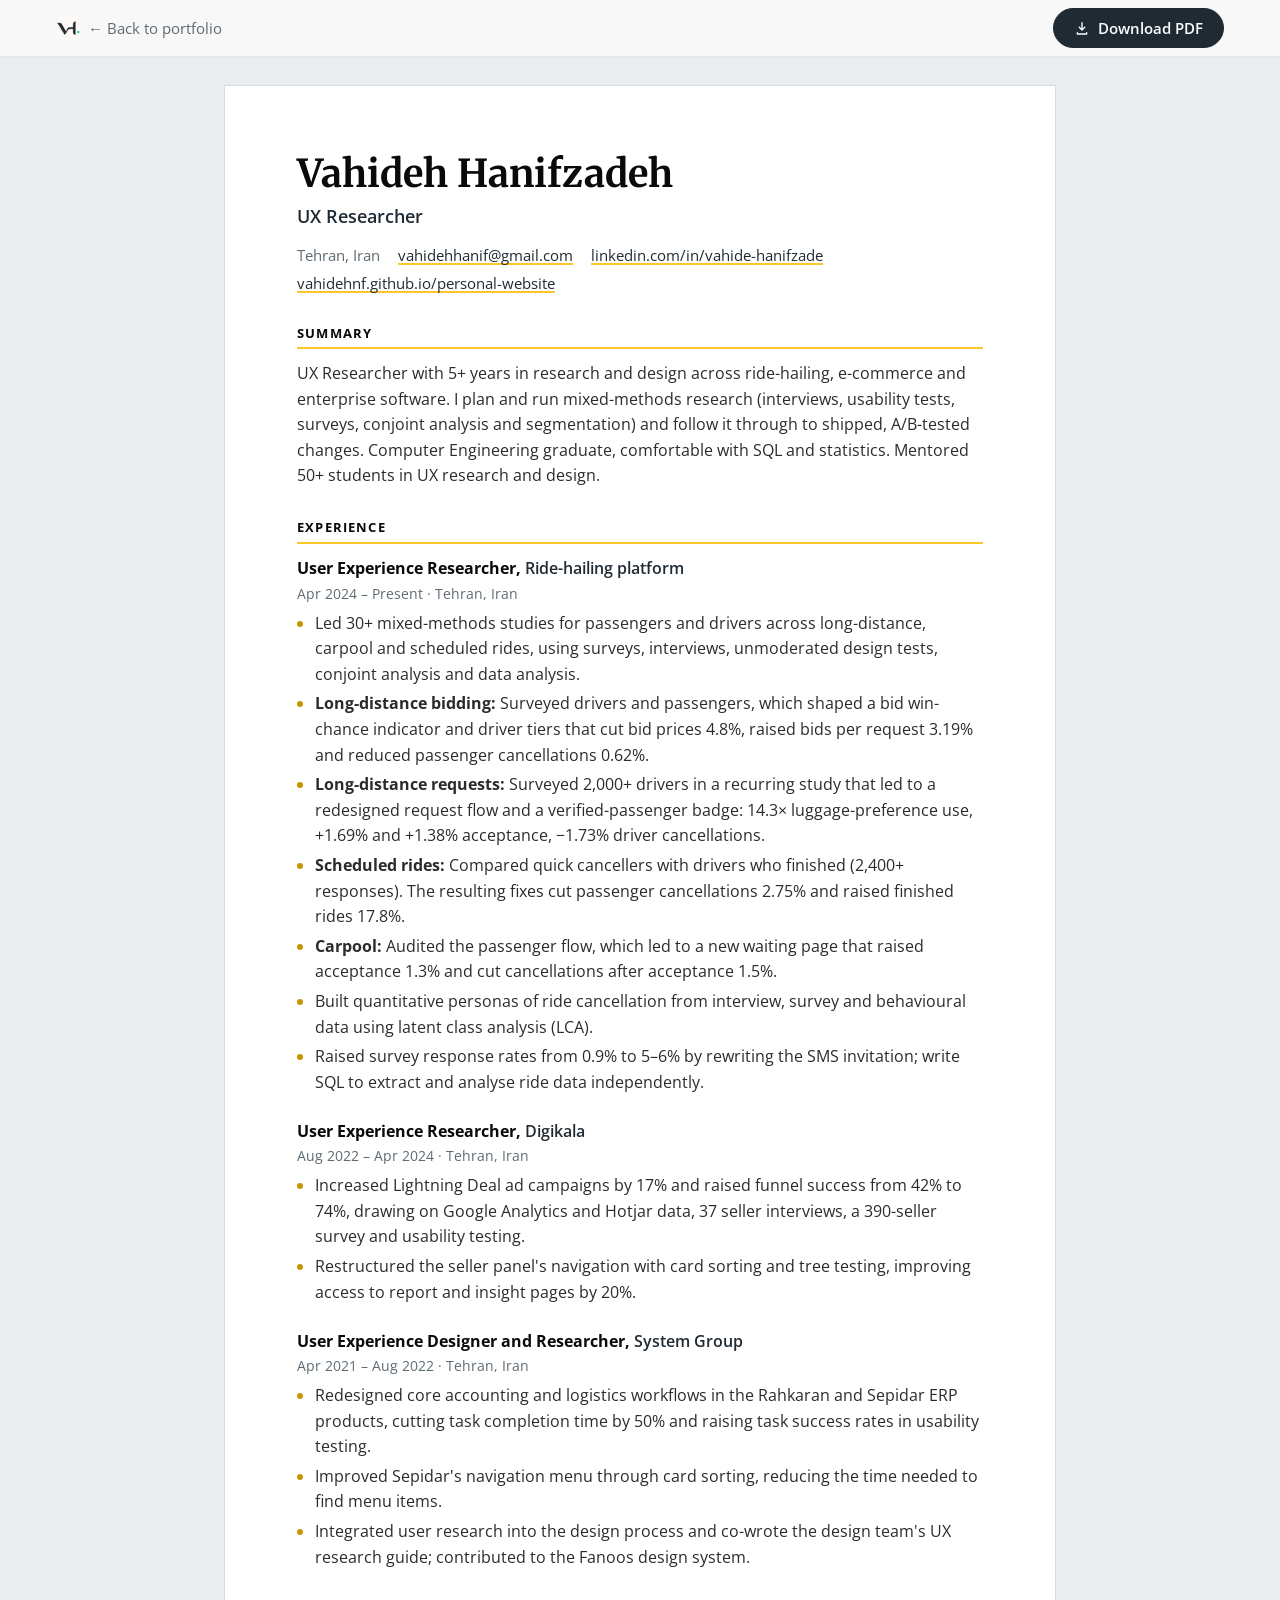
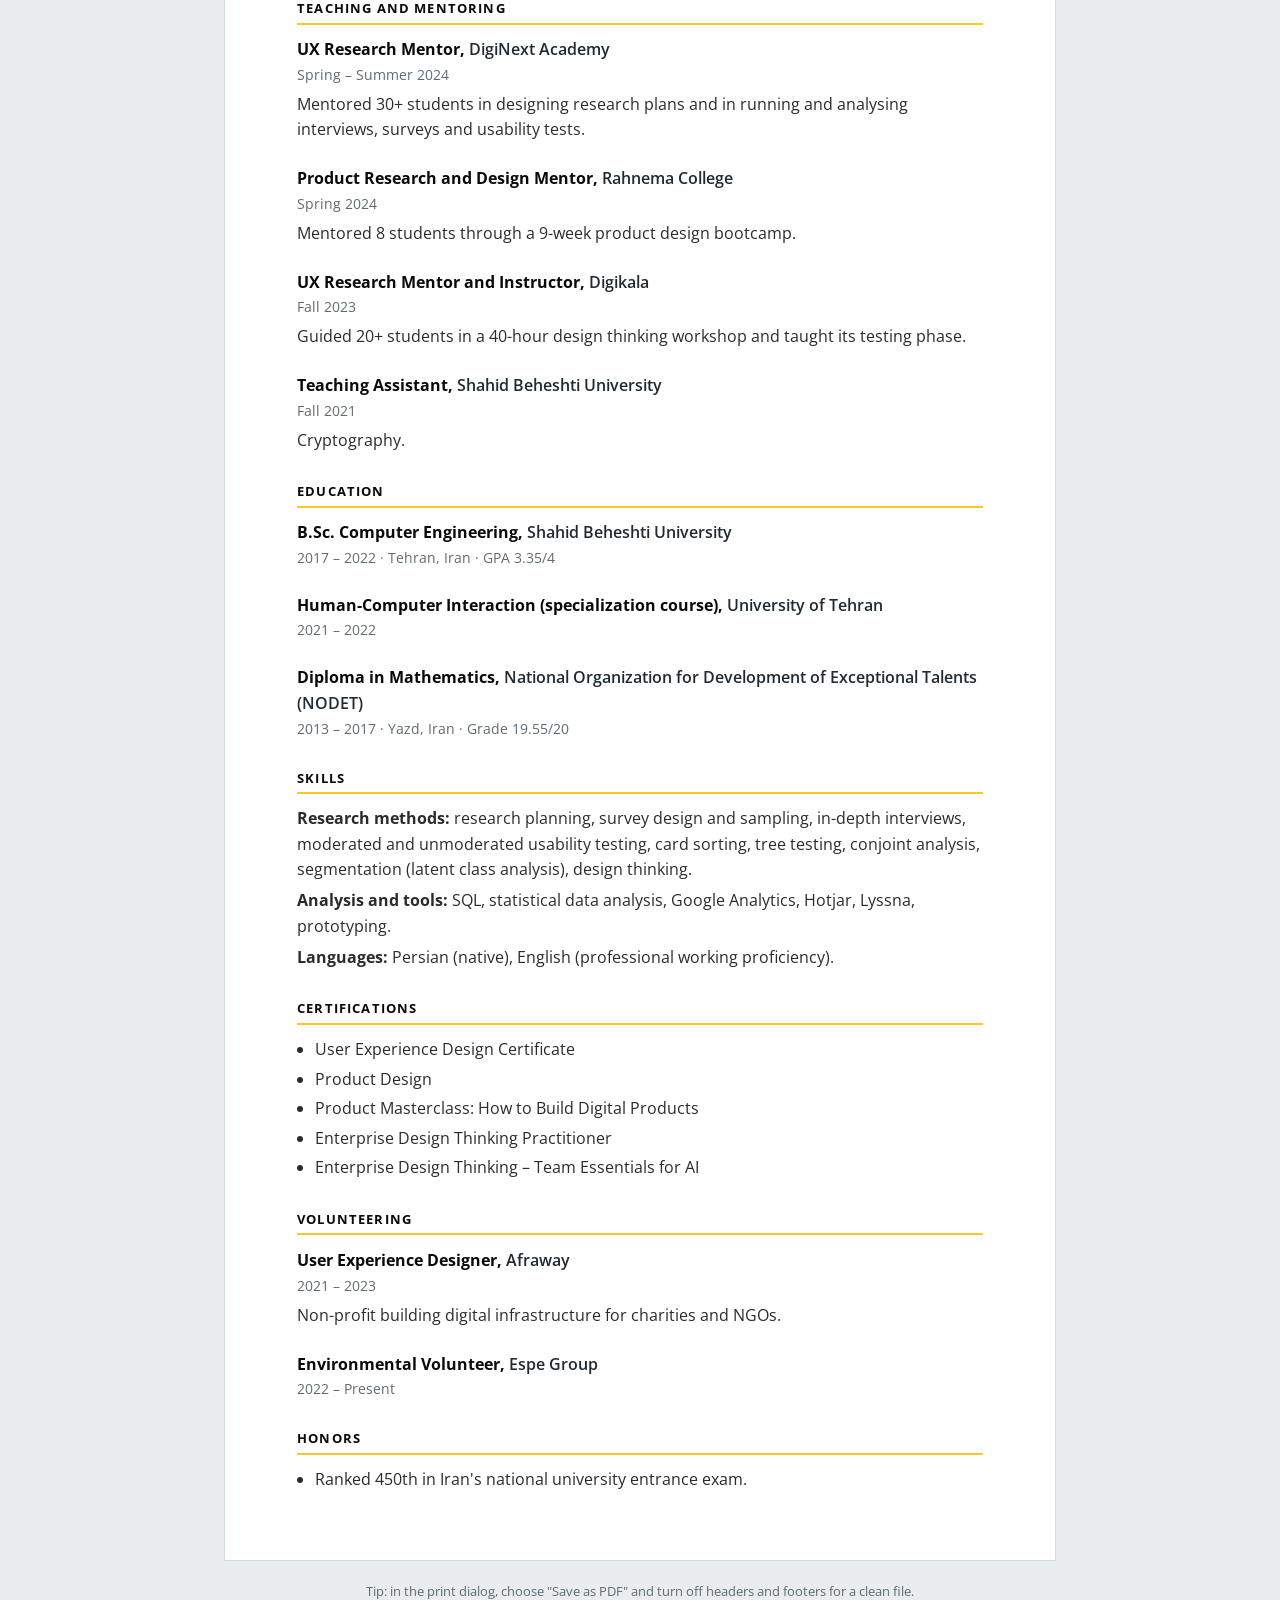
==== resume.html @ 09af6ae8 "New home structure, ATS-friendly resume page and merged driver survey story Home page is now an intr" ====
<!doctype html>
<html lang="en">
<head>
<meta charset="utf-8">
<meta name="viewport" content="width=device-width, initial-scale=1">
<title>Vahideh Hanifzadeh — Resume</title>
<meta name="description" content="Resume of Vahideh Hanifzadeh, UX Researcher: mixed-methods research, survey design, usability testing and data analysis.">
<link rel="icon" href="favicon.ico" sizes="48x48">
<link rel="icon" type="image/png" sizes="32x32" href="assets/favicon-32.png">
<link rel="apple-touch-icon" href="assets/apple-touch-icon.png">
<link rel="preconnect" href="https://fonts.googleapis.com">
<link rel="preconnect" href="https://fonts.gstatic.com" crossorigin>
<link rel="stylesheet" href="https://fonts.googleapis.com/css2?family=Merriweather:wght@700&family=Open+Sans:ital,wght@0,400;0,600;0,700;1,400&display=swap">
<style>
/* Resume page. ATS-friendly by design: one column, real text (no images or
   icons carrying information), standard section headings, no tables, and
   dates written out. "Download PDF" uses the browser's print dialog; the print
   styles below turn the page into a clean A4 resume. */
:root{
  --page:#E9EDF0; --main:#FFFFFF; --edge:#CEDFEA; --ink:#0A0A0A; --text:#2B2B2B; --muted:#5F6B73;
  --line:#E3E8EC; --accent:#FFC629; --accent-soft:#FFE58A; --accent-tint:#FFF8DC; --ink2:#1F2A33;
  --serif:"Merriweather", Georgia, serif; --sans:"Open Sans", "Helvetica Neue", Arial, sans-serif;
  color-scheme:light;
}
*{box-sizing:border-box}
body{margin:0;background:var(--page);color:var(--text);font:400 16px/1.6 var(--sans);-webkit-font-smoothing:antialiased}
a{color:var(--ink2);text-decoration:none;background:linear-gradient(var(--accent),var(--accent)) 0 100%/100% 2px no-repeat;transition:background-size .25s}
a:hover{background-size:100% 100%}
a:focus-visible,button:focus-visible{outline:2px solid var(--ink2);outline-offset:3px}

.toolbar{position:sticky;top:0;z-index:5;background:#F8F8F8;border-bottom:1px solid #E7E7E7}
.toolbar .bar{max-width:1200px;margin:0 auto;display:flex;align-items:center;justify-content:space-between;gap:12px;padding:8px 16px}
.toolbar a.home{display:inline-flex;align-items:center;gap:8px;background:none;color:var(--muted);font-size:15px}
.toolbar a.home img{width:24px;height:24px;border-radius:6px}
.toolbar a.home:hover{color:var(--ink)}
.btn{display:inline-flex;align-items:center;gap:8px;padding:9px 20px;border-radius:99px;border:1px solid var(--ink2);background:var(--ink2);color:#fff;font:600 15px var(--sans);cursor:pointer;transition:background .2s, color .2s, transform .2s, box-shadow .2s}
.btn:hover{background:var(--accent);border-color:var(--accent);color:var(--ink);transform:translateY(-1px);box-shadow:0 3px 0 #C99400}
.btn svg{width:16px;height:16px;fill:currentColor}

.sheet{max-width:52rem;margin:28px auto 48px;background:var(--main);border:1px solid var(--edge);padding:clamp(24px,6vw,64px) clamp(18px,6vw,72px)}
header.top h1{font:700 clamp(1.9rem,4.5vw,2.4rem)/1.2 var(--serif);color:var(--ink);margin:0}
header.top .role{font-size:1.15rem;font-weight:600;color:var(--ink2);margin:.25em 0 .7em}
.contact{margin:0;padding:0;list-style:none;display:flex;flex-wrap:wrap;gap:4px 18px;font-size:15px;color:var(--muted)}
h2{font:700 13px var(--sans);letter-spacing:.09em;text-transform:uppercase;color:var(--ink);margin:2.2em 0 .9em;padding-bottom:.45em;border-bottom:2px solid var(--accent)}
.summary{margin:0}
.entry{margin:0 0 1.4em}
.entry h3{margin:0;font-size:1.02rem;font-weight:700;color:var(--ink)}
.entry .org{font-weight:600;color:var(--ink2)}
.entry .meta{font-size:14px;color:var(--muted);margin:.1em 0 .4em}
.entry ul{margin:.3em 0 0;padding-left:1.15em}
.entry li{margin:.25em 0}
.entry li::marker{color:#C99400}
.entry p{margin:.2em 0 0}
.skills p{margin:.35em 0}
.plain{margin:0;padding-left:1.15em}
.plain li{margin:.25em 0}
.note{font-size:13px;color:var(--muted);text-align:center;margin:-28px auto 40px;max-width:52rem;padding:0 16px}

@media print{
  @page{size:A4;margin:11mm 13mm}
  body{background:#fff;color:#000;font-size:9.6pt;line-height:1.32}
  .toolbar,.note{display:none}
  .sheet{max-width:none;margin:0;padding:0;border:0}
  a{color:#000;background:none}
  header.top h1{font-size:18pt}
  header.top .role{font-size:11pt;color:#000;margin:.1em 0 .35em}
  .contact{color:#000;font-size:9pt;gap:2px 14px}
  h2{font-size:9.5pt;margin:.9em 0 .35em;padding-bottom:.2em;border-bottom:1px solid #000;color:#000;break-after:avoid}
  .entry{margin-bottom:.55em;break-inside:avoid}
  .entry h3{font-size:9.8pt}
  .entry .org{color:#000}
  .entry .meta{color:#333;font-size:8.8pt;margin:0 0 .15em}
  .entry ul{margin:.1em 0 0}
  .entry li,.plain li{margin:.08em 0}
  .entry li::marker{color:#000}
  .skills p{margin:.15em 0}
}
</style>
</head>
<body>

<div class="toolbar"><div class="bar">
  <a class="home" href="index.html"><img src="assets/favicon-32.png" alt="" width="24" height="24">← Back to portfolio</a>
  <button class="btn" type="button" onclick="window.print()"><svg viewBox="0 0 24 24" aria-hidden="true"><path d="M12 3a1 1 0 0 1 1 1v8.6l2.3-2.3a1 1 0 1 1 1.4 1.4l-4 4a1 1 0 0 1-1.4 0l-4-4a1 1 0 1 1 1.4-1.4l2.3 2.3V4a1 1 0 0 1 1-1zM5 18a1 1 0 0 1 1 1v1h12v-1a1 1 0 1 1 2 0v2a1 1 0 0 1-1 1H5a1 1 0 0 1-1-1v-2a1 1 0 0 1 1-1z"/></svg>Download PDF</button>
</div></div>

<main class="sheet">

<header class="top">
  <h1>Vahideh Hanifzadeh</h1>
  <p class="role">UX Researcher</p>
  <ul class="contact">
    <li>Tehran, Iran</li>
    <li><a href="mailto:vahidehhanif@gmail.com">vahidehhanif@gmail.com</a></li>
    <li><a href="https://www.linkedin.com/in/vahide-hanifzade">linkedin.com/in/vahide-hanifzade</a></li>
    <li><a href="https://vahidehnf.github.io/personal-website/">vahidehnf.github.io/personal-website</a></li>
  </ul>
</header>

<section>
  <h2>Summary</h2>
  <p class="summary">UX Researcher with 5+ years in research and design across ride-hailing, e-commerce and enterprise software. I plan and run mixed-methods research (interviews, usability tests, surveys, conjoint analysis and segmentation) and follow it through to shipped, A/B-tested changes. Computer Engineering graduate, comfortable with SQL and statistics. Mentored 50+ students in UX research and design.</p>
</section>

<section>
  <h2>Experience</h2>

  <div class="entry">
    <h3>User Experience Researcher, <span class="org">Ride-hailing platform</span></h3>
    <p class="meta">Apr 2024 – Present · Tehran, Iran</p>
    <ul>
      <li>Led 30+ mixed-methods studies for passengers and drivers across long-distance, carpool and scheduled rides, using surveys, interviews, unmoderated design tests, conjoint analysis and data analysis.</li>
      <li><b>Long-distance bidding:</b> Surveyed drivers and passengers, which shaped a bid win-chance indicator and driver tiers that cut bid prices 4.8%, raised bids per request 3.19% and reduced passenger cancellations 0.62%.</li>
      <li><b>Long-distance requests:</b> Surveyed 2,000+ drivers in a recurring study that led to a redesigned request flow and a verified-passenger badge: 14.3× luggage-preference use, +1.69% and +1.38% acceptance, −1.73% driver cancellations.</li>
      <li><b>Scheduled rides:</b> Compared quick cancellers with drivers who finished (2,400+ responses). The resulting fixes cut passenger cancellations 2.75% and raised finished rides 17.8%.</li>
      <li><b>Carpool:</b> Audited the passenger flow, which led to a new waiting page that raised acceptance 1.3% and cut cancellations after acceptance 1.5%.</li>
      <li>Built quantitative personas of ride cancellation from interview, survey and behavioural data using latent class analysis (LCA).</li>
      <li>Raised survey response rates from 0.9% to 5–6% by rewriting the SMS invitation; write SQL to extract and analyse ride data independently.</li>
    </ul>
  </div>

  <div class="entry">
    <h3>User Experience Researcher, <span class="org">Digikala</span></h3>
    <p class="meta">Aug 2022 – Apr 2024 · Tehran, Iran</p>
    <ul>
      <li>Increased Lightning Deal ad campaigns by 17% and raised funnel success from 42% to 74%, drawing on Google Analytics and Hotjar data, 37 seller interviews, a 390-seller survey and usability testing.</li>
      <li>Restructured the seller panel's navigation with card sorting and tree testing, improving access to report and insight pages by 20%.</li>
    </ul>
  </div>

  <div class="entry">
    <h3>User Experience Designer and Researcher, <span class="org">System Group</span></h3>
    <p class="meta">Apr 2021 – Aug 2022 · Tehran, Iran</p>
    <ul>
      <li>Redesigned core accounting and logistics workflows in the Rahkaran and Sepidar ERP products, cutting task completion time by 50% and raising task success rates in usability testing.</li>
      <li>Improved Sepidar's navigation menu through card sorting, reducing the time needed to find menu items.</li>
      <li>Integrated user research into the design process and co-wrote the design team's UX research guide; contributed to the Fanoos design system.</li>
    </ul>
  </div>
</section>

<section>
  <h2>Teaching and Mentoring</h2>
  <div class="entry">
    <h3>UX Research Mentor, <span class="org">DigiNext Academy</span></h3>
    <p class="meta">Spring – Summer 2024</p>
    <p>Mentored 30+ students in designing research plans and in running and analysing interviews, surveys and usability tests.</p>
  </div>
  <div class="entry">
    <h3>Product Research and Design Mentor, <span class="org">Rahnema College</span></h3>
    <p class="meta">Spring 2024</p>
    <p>Mentored 8 students through a 9-week product design bootcamp.</p>
  </div>
  <div class="entry">
    <h3>UX Research Mentor and Instructor, <span class="org">Digikala</span></h3>
    <p class="meta">Fall 2023</p>
    <p>Guided 20+ students in a 40-hour design thinking workshop and taught its testing phase.</p>
  </div>
  <div class="entry">
    <h3>Teaching Assistant, <span class="org">Shahid Beheshti University</span></h3>
    <p class="meta">Fall 2021</p>
    <p>Cryptography.</p>
  </div>
</section>

<section>
  <h2>Education</h2>
  <div class="entry">
    <h3>B.Sc. Computer Engineering, <span class="org">Shahid Beheshti University</span></h3>
    <p class="meta">2017 – 2022 · Tehran, Iran · GPA 3.35/4</p>
  </div>
  <div class="entry">
    <h3>Human-Computer Interaction (specialization course), <span class="org">University of Tehran</span></h3>
    <p class="meta">2021 – 2022</p>
  </div>
  <div class="entry">
    <h3>Diploma in Mathematics, <span class="org">National Organization for Development of Exceptional Talents (NODET)</span></h3>
    <p class="meta">2013 – 2017 · Yazd, Iran · Grade 19.55/20</p>
  </div>
</section>

<section class="skills">
  <h2>Skills</h2>
  <p><b>Research methods:</b> research planning, survey design and sampling, in-depth interviews, moderated and unmoderated usability testing, card sorting, tree testing, conjoint analysis, segmentation (latent class analysis), design thinking.</p>
  <p><b>Analysis and tools:</b> SQL, statistical data analysis, Google Analytics, Hotjar, Lyssna, prototyping.</p>
  <p><b>Languages:</b> Persian (native), English (professional working proficiency).</p>
</section>

<section>
  <h2>Certifications</h2>
  <ul class="plain">
    <li>User Experience Design Certificate</li>
    <li>Product Design</li>
    <li>Product Masterclass: How to Build Digital Products</li>
    <li>Enterprise Design Thinking Practitioner</li>
    <li>Enterprise Design Thinking – Team Essentials for AI</li>
  </ul>
</section>

<section>
  <h2>Volunteering</h2>
  <div class="entry">
    <h3>User Experience Designer, <span class="org">Afraway</span></h3>
    <p class="meta">2021 – 2023</p>
    <p>Non-profit building digital infrastructure for charities and NGOs.</p>
  </div>
  <div class="entry">
    <h3>Environmental Volunteer, <span class="org">Espe Group</span></h3>
    <p class="meta">2022 – Present</p>
  </div>
</section>

<section>
  <h2>Honors</h2>
  <ul class="plain">
    <li>Ranked 450th in Iran's national university entrance exam.</li>
  </ul>
</section>

</main>
<p class="note">Tip: in the print dialog, choose "Save as PDF" and turn off headers and footers for a clean file.</p>

</body>
</html>
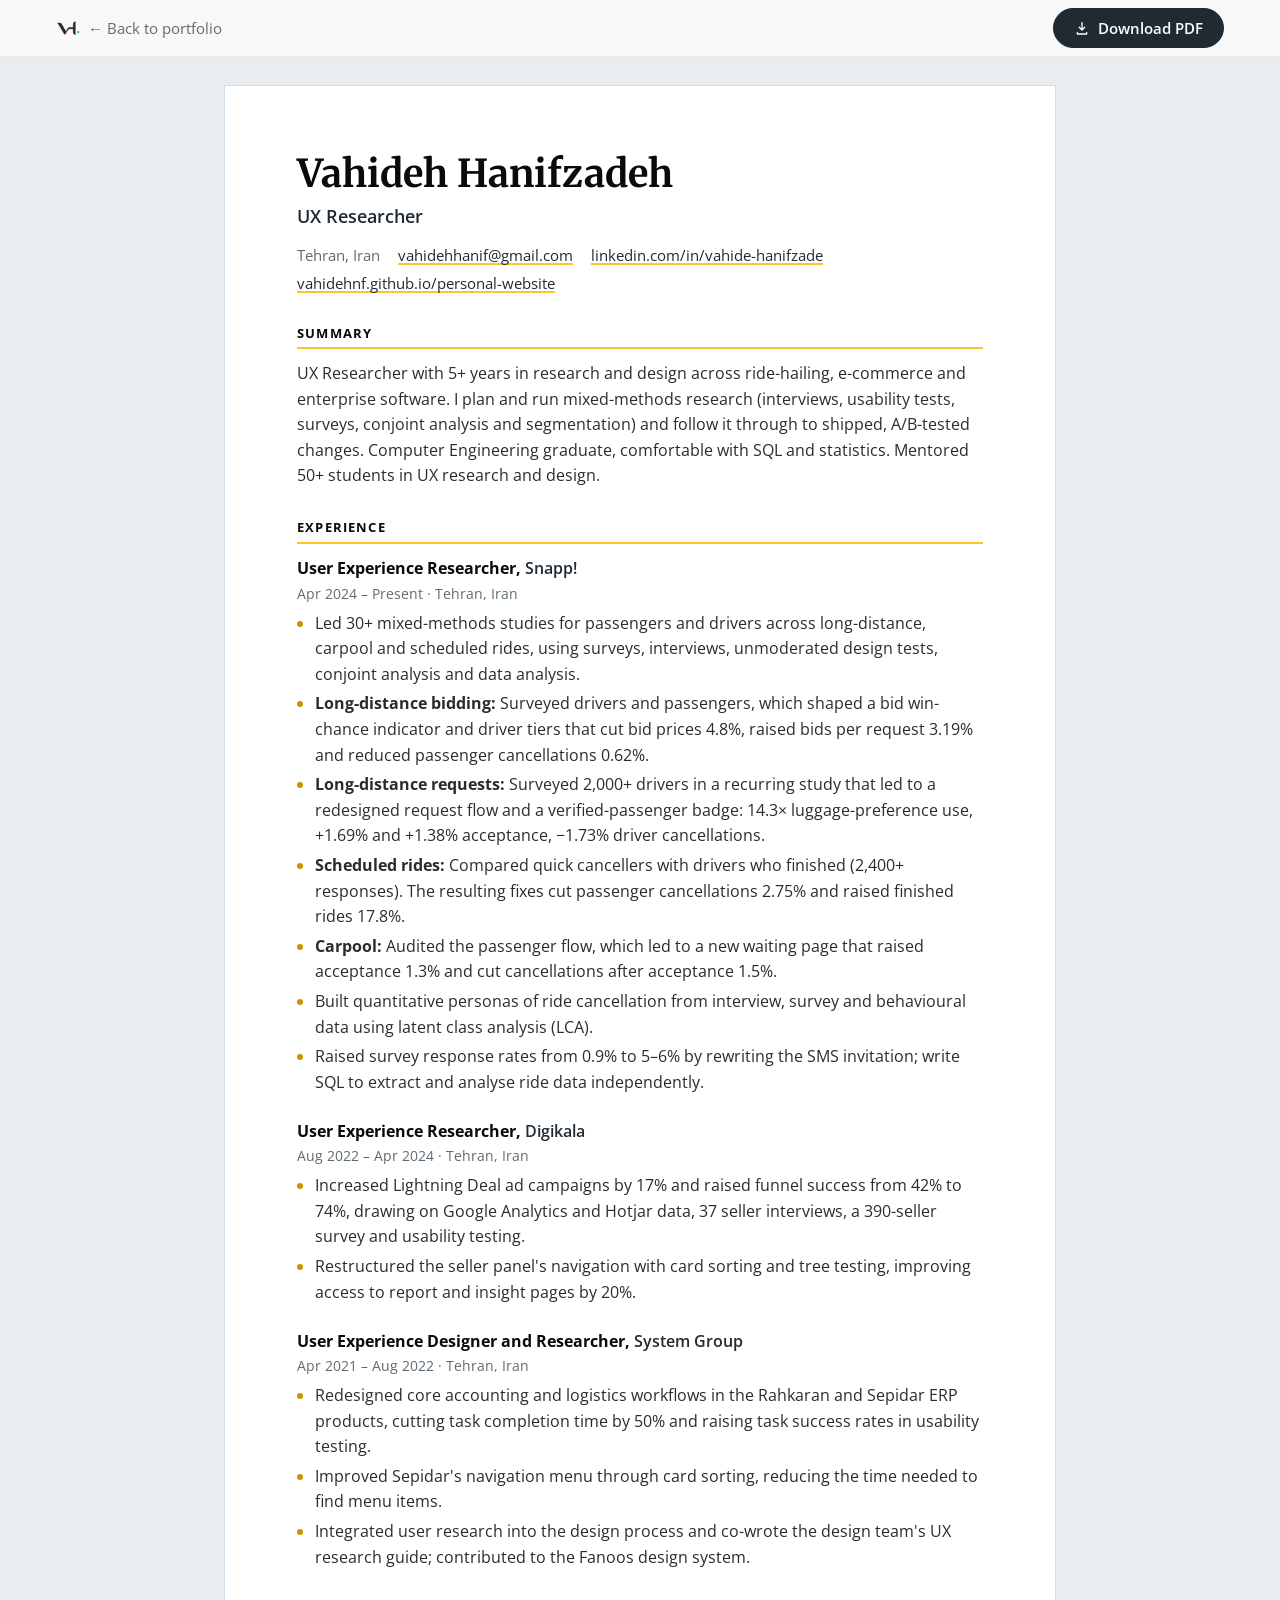
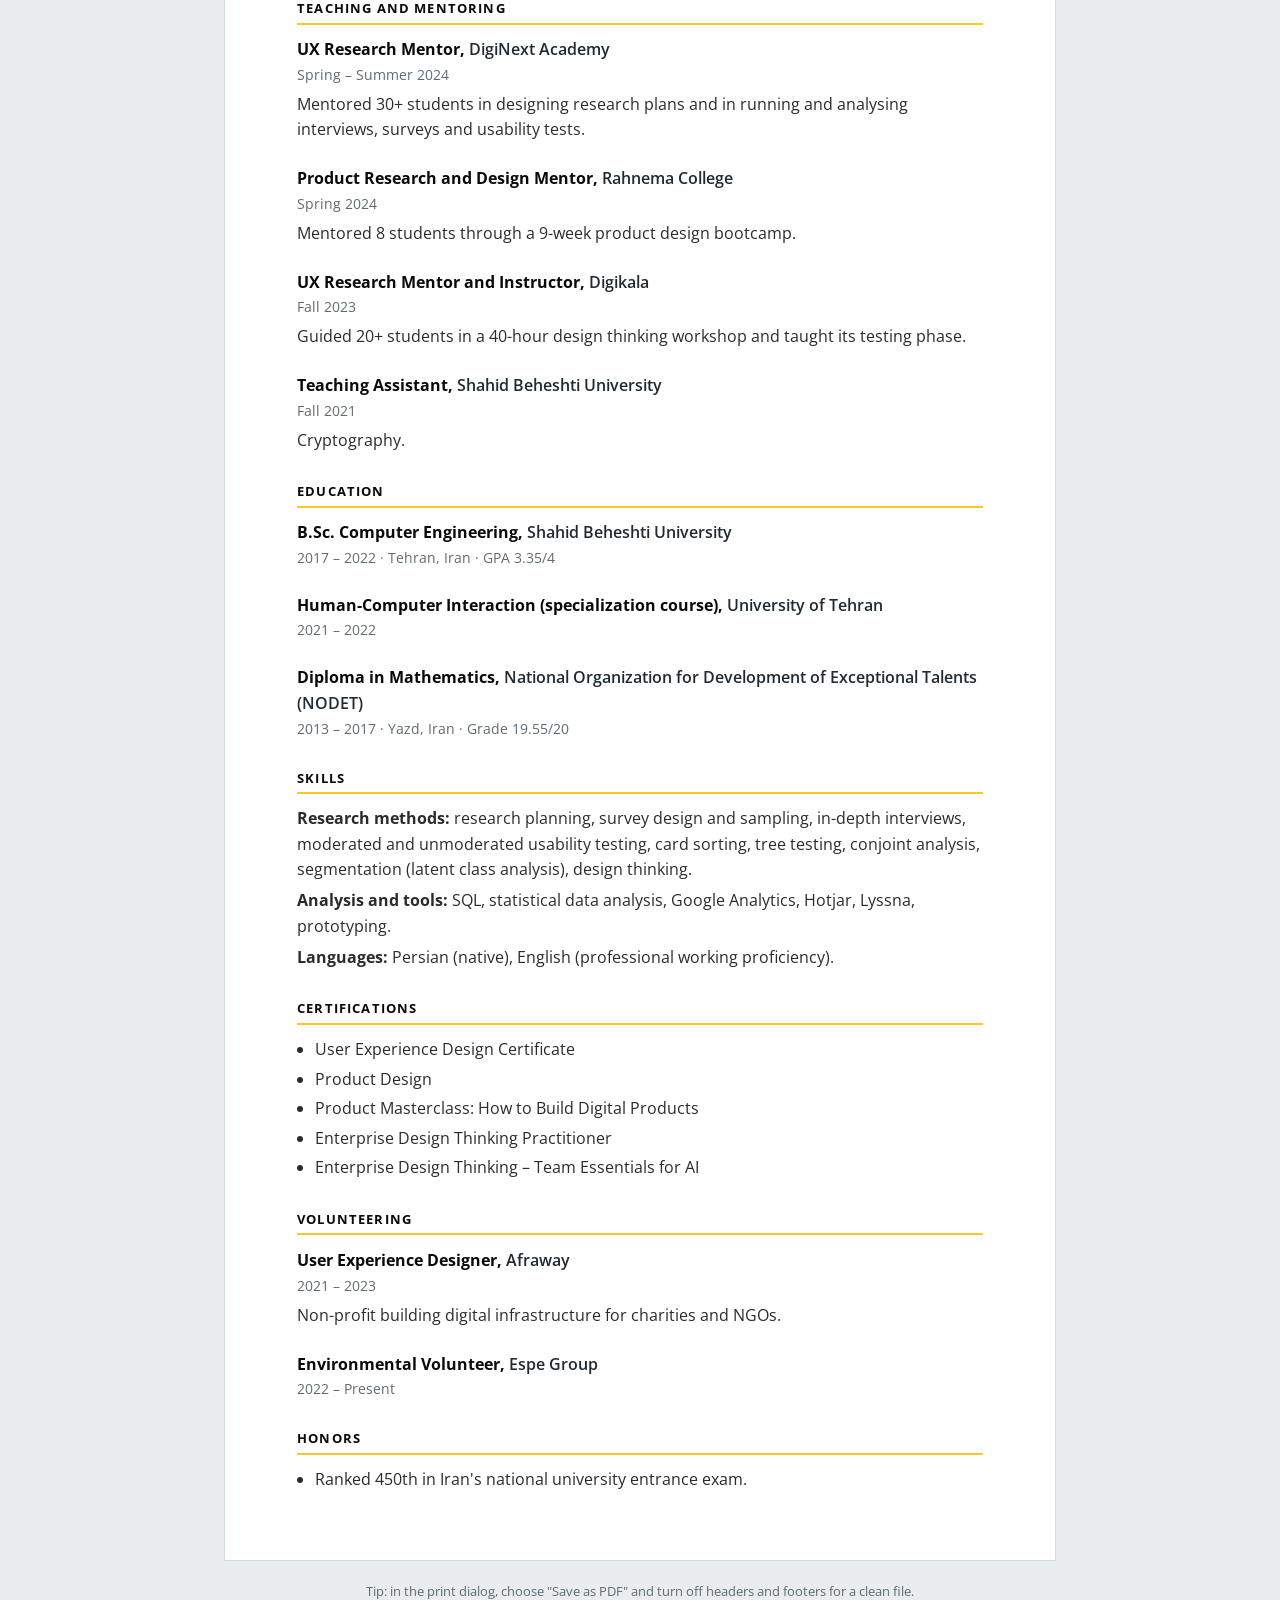
==== commit 3d6b8056: "Show Snapp as the employer on the resume and project labels Co-Authored-By: Claude Opus 5.5 <noreply" ====
--- a/resume.html
+++ b/resume.html
@@ -106,7 +106,7 @@
   <h2>Experience</h2>
 
   <div class="entry">
-    <h3>User Experience Researcher, <span class="org">Ride-hailing platform</span></h3>
+    <h3>User Experience Researcher, <span class="org">Snapp!</span></h3>
     <p class="meta">Apr 2024 – Present · Tehran, Iran</p>
     <ul>
       <li>Led 30+ mixed-methods studies for passengers and drivers across long-distance, carpool and scheduled rides, using surveys, interviews, unmoderated design tests, conjoint analysis and data analysis.</li>
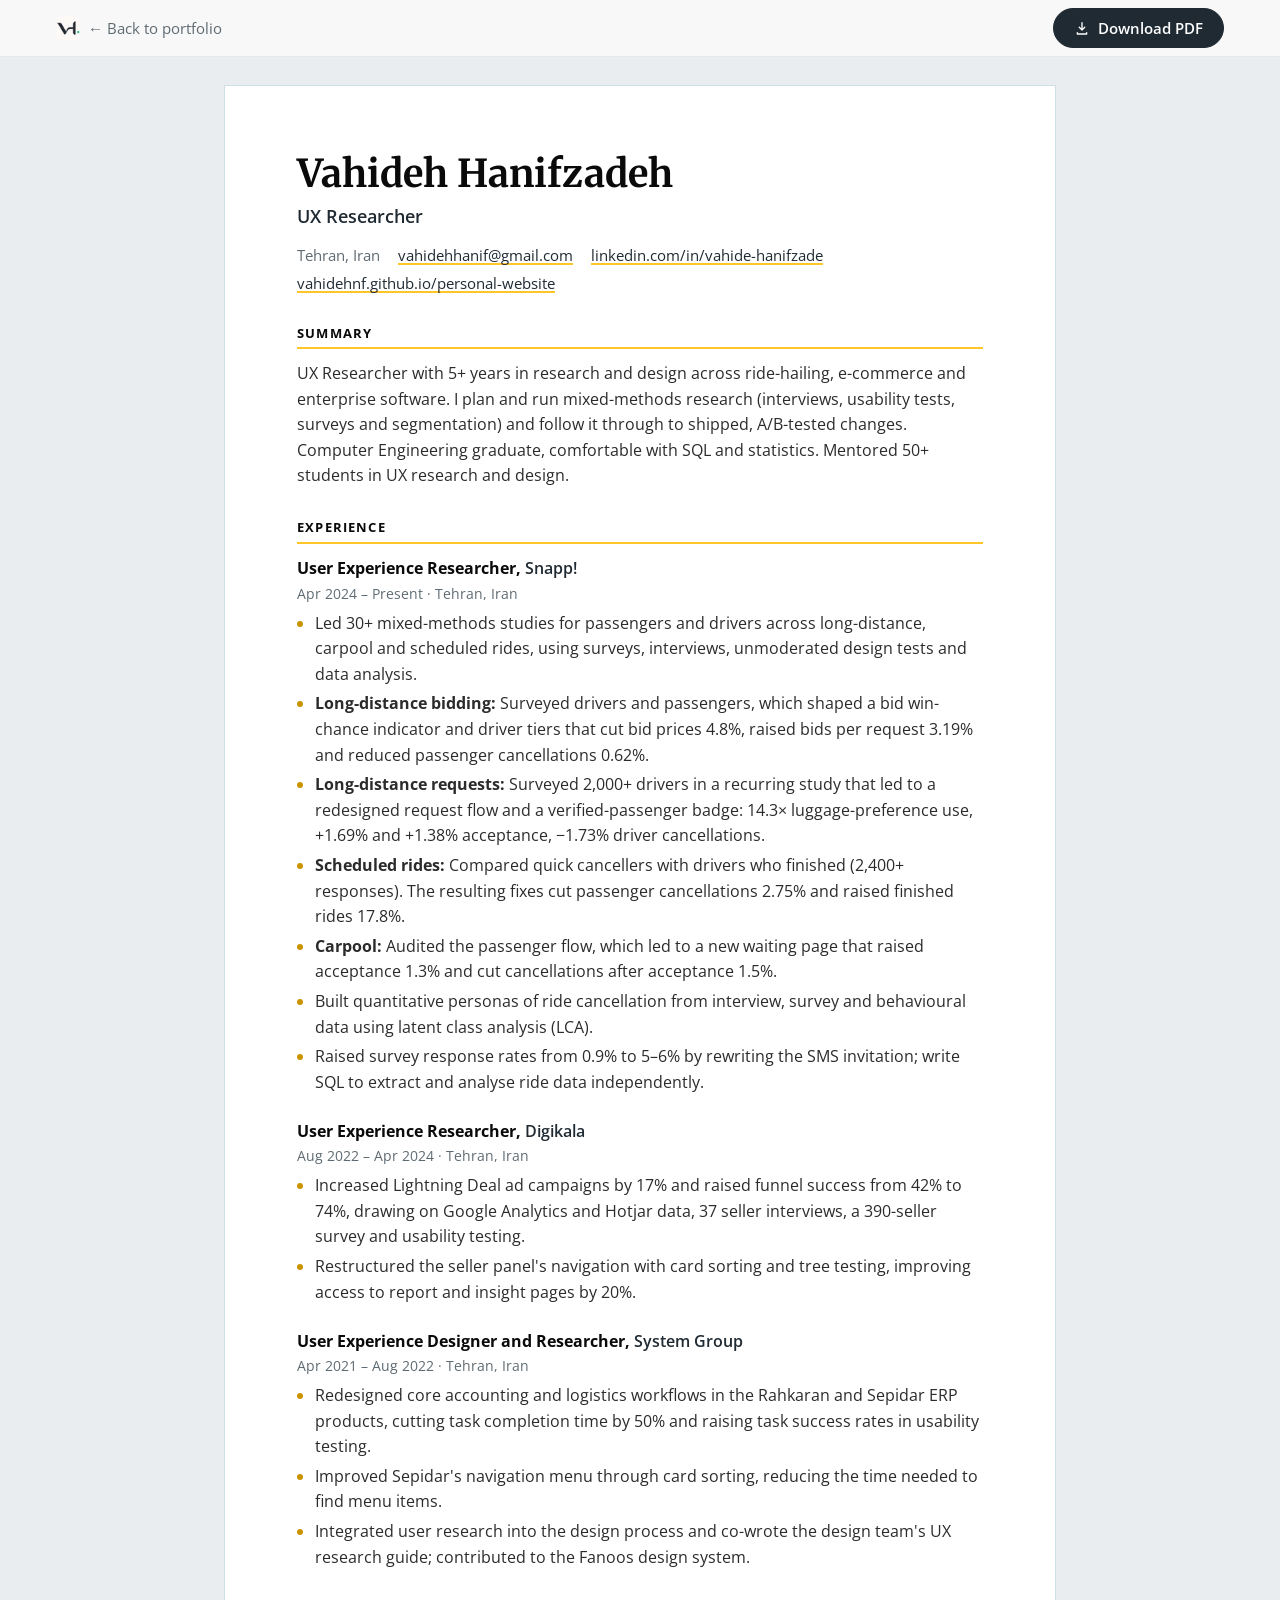
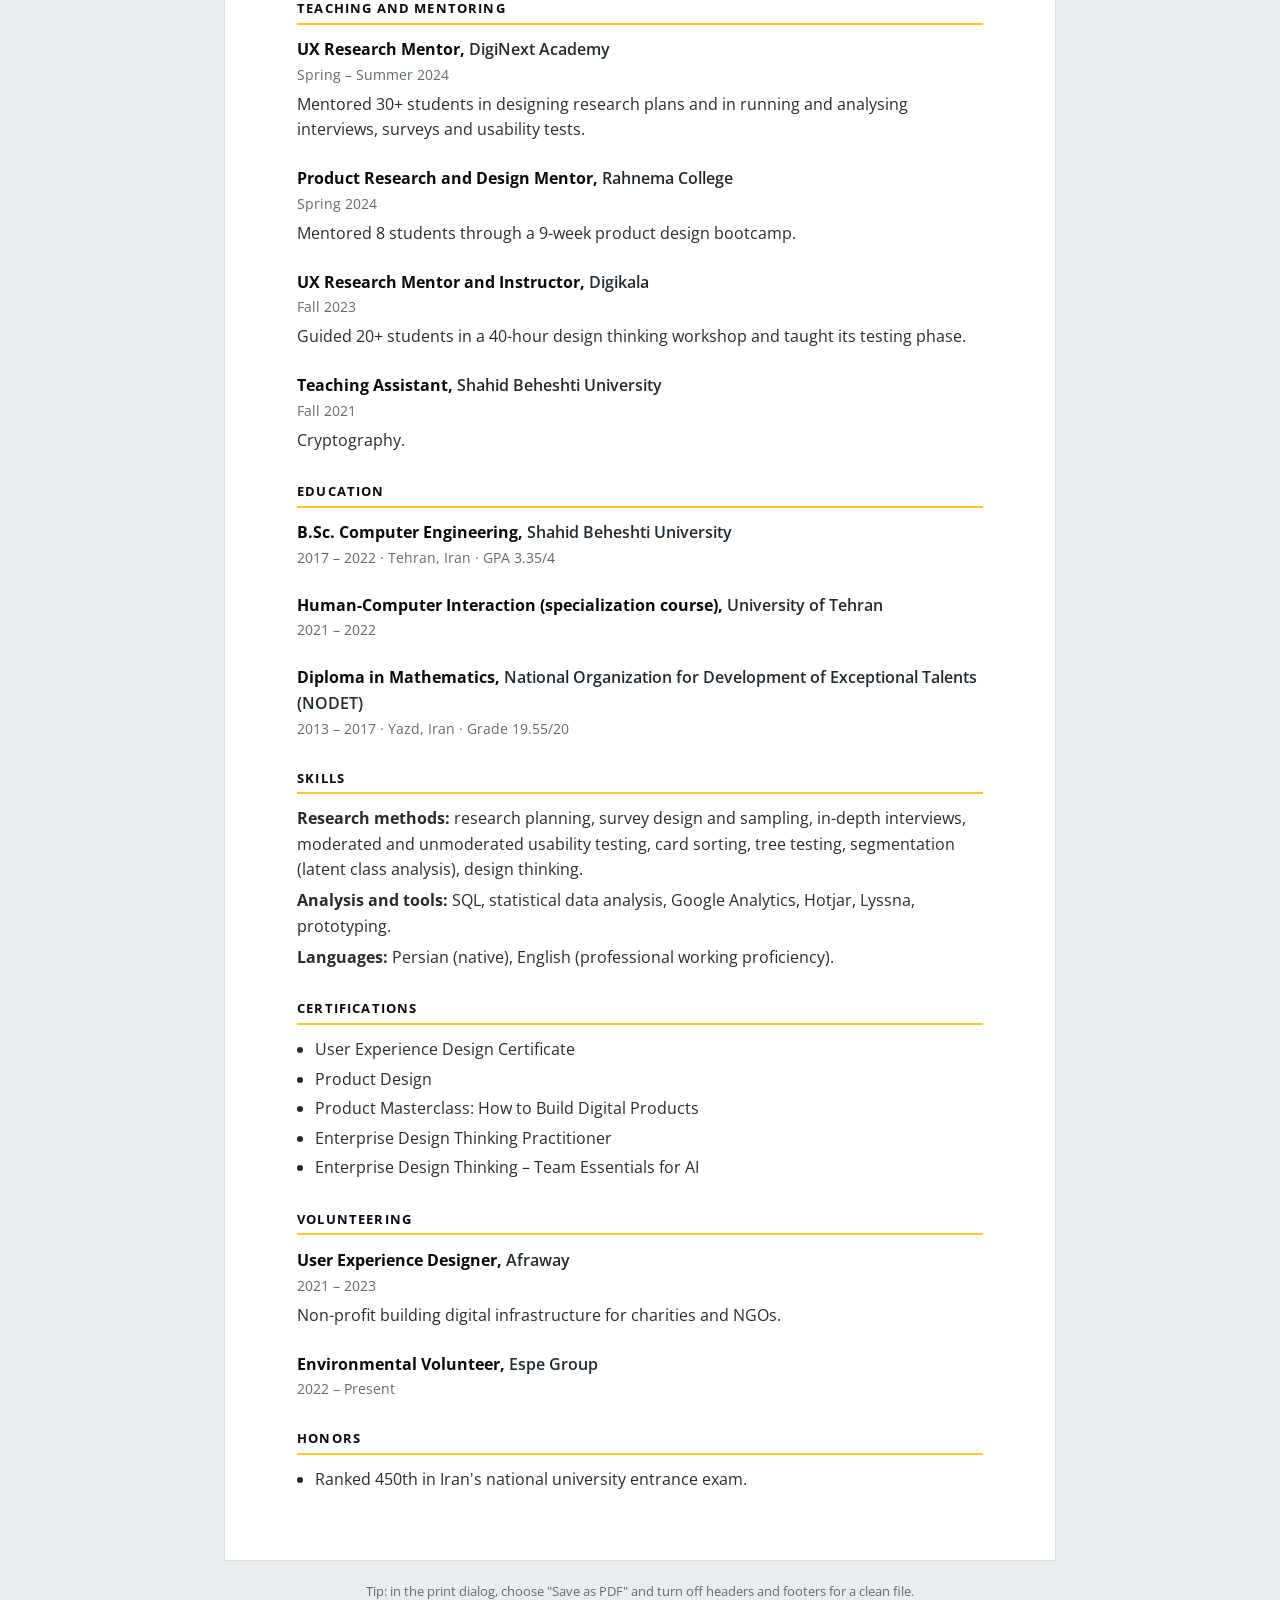
==== commit 94b9b545: "Retell the bidding case study as a visual timeline; drop conjoint Rebuild the bidding page as a seve" ====
--- a/resume.html
+++ b/resume.html
@@ -99,7 +99,7 @@
 
 <section>
   <h2>Summary</h2>
-  <p class="summary">UX Researcher with 5+ years in research and design across ride-hailing, e-commerce and enterprise software. I plan and run mixed-methods research (interviews, usability tests, surveys, conjoint analysis and segmentation) and follow it through to shipped, A/B-tested changes. Computer Engineering graduate, comfortable with SQL and statistics. Mentored 50+ students in UX research and design.</p>
+  <p class="summary">UX Researcher with 5+ years in research and design across ride-hailing, e-commerce and enterprise software. I plan and run mixed-methods research (interviews, usability tests, surveys and segmentation) and follow it through to shipped, A/B-tested changes. Computer Engineering graduate, comfortable with SQL and statistics. Mentored 50+ students in UX research and design.</p>
 </section>
 
 <section>
@@ -109,7 +109,7 @@
     <h3>User Experience Researcher, <span class="org">Snapp!</span></h3>
     <p class="meta">Apr 2024 – Present · Tehran, Iran</p>
     <ul>
-      <li>Led 30+ mixed-methods studies for passengers and drivers across long-distance, carpool and scheduled rides, using surveys, interviews, unmoderated design tests, conjoint analysis and data analysis.</li>
+      <li>Led 30+ mixed-methods studies for passengers and drivers across long-distance, carpool and scheduled rides, using surveys, interviews, unmoderated design tests and data analysis.</li>
       <li><b>Long-distance bidding:</b> Surveyed drivers and passengers, which shaped a bid win-chance indicator and driver tiers that cut bid prices 4.8%, raised bids per request 3.19% and reduced passenger cancellations 0.62%.</li>
       <li><b>Long-distance requests:</b> Surveyed 2,000+ drivers in a recurring study that led to a redesigned request flow and a verified-passenger badge: 14.3× luggage-preference use, +1.69% and +1.38% acceptance, −1.73% driver cancellations.</li>
       <li><b>Scheduled rides:</b> Compared quick cancellers with drivers who finished (2,400+ responses). The resulting fixes cut passenger cancellations 2.75% and raised finished rides 17.8%.</li>
@@ -181,7 +181,7 @@
 
 <section class="skills">
   <h2>Skills</h2>
-  <p><b>Research methods:</b> research planning, survey design and sampling, in-depth interviews, moderated and unmoderated usability testing, card sorting, tree testing, conjoint analysis, segmentation (latent class analysis), design thinking.</p>
+  <p><b>Research methods:</b> research planning, survey design and sampling, in-depth interviews, moderated and unmoderated usability testing, card sorting, tree testing, segmentation (latent class analysis), design thinking.</p>
   <p><b>Analysis and tools:</b> SQL, statistical data analysis, Google Analytics, Hotjar, Lyssna, prototyping.</p>
   <p><b>Languages:</b> Persian (native), English (professional working proficiency).</p>
 </section>
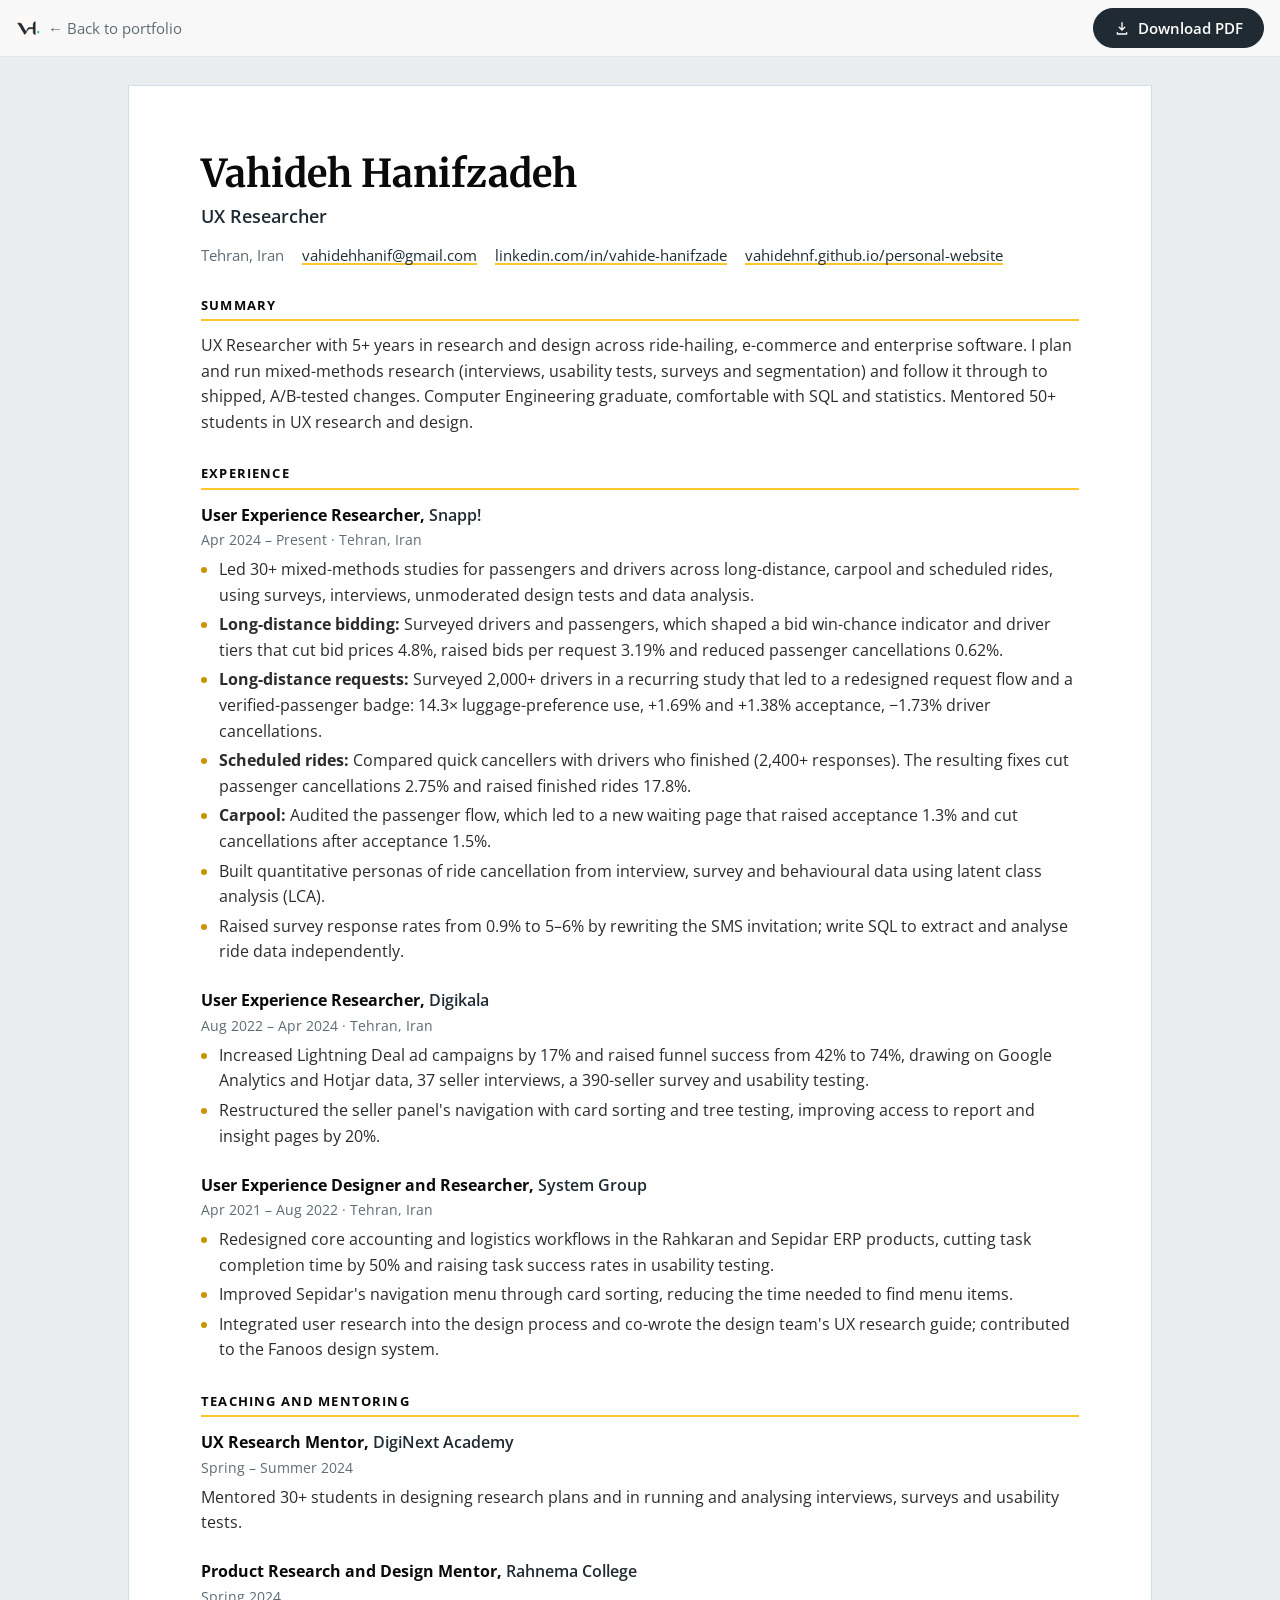
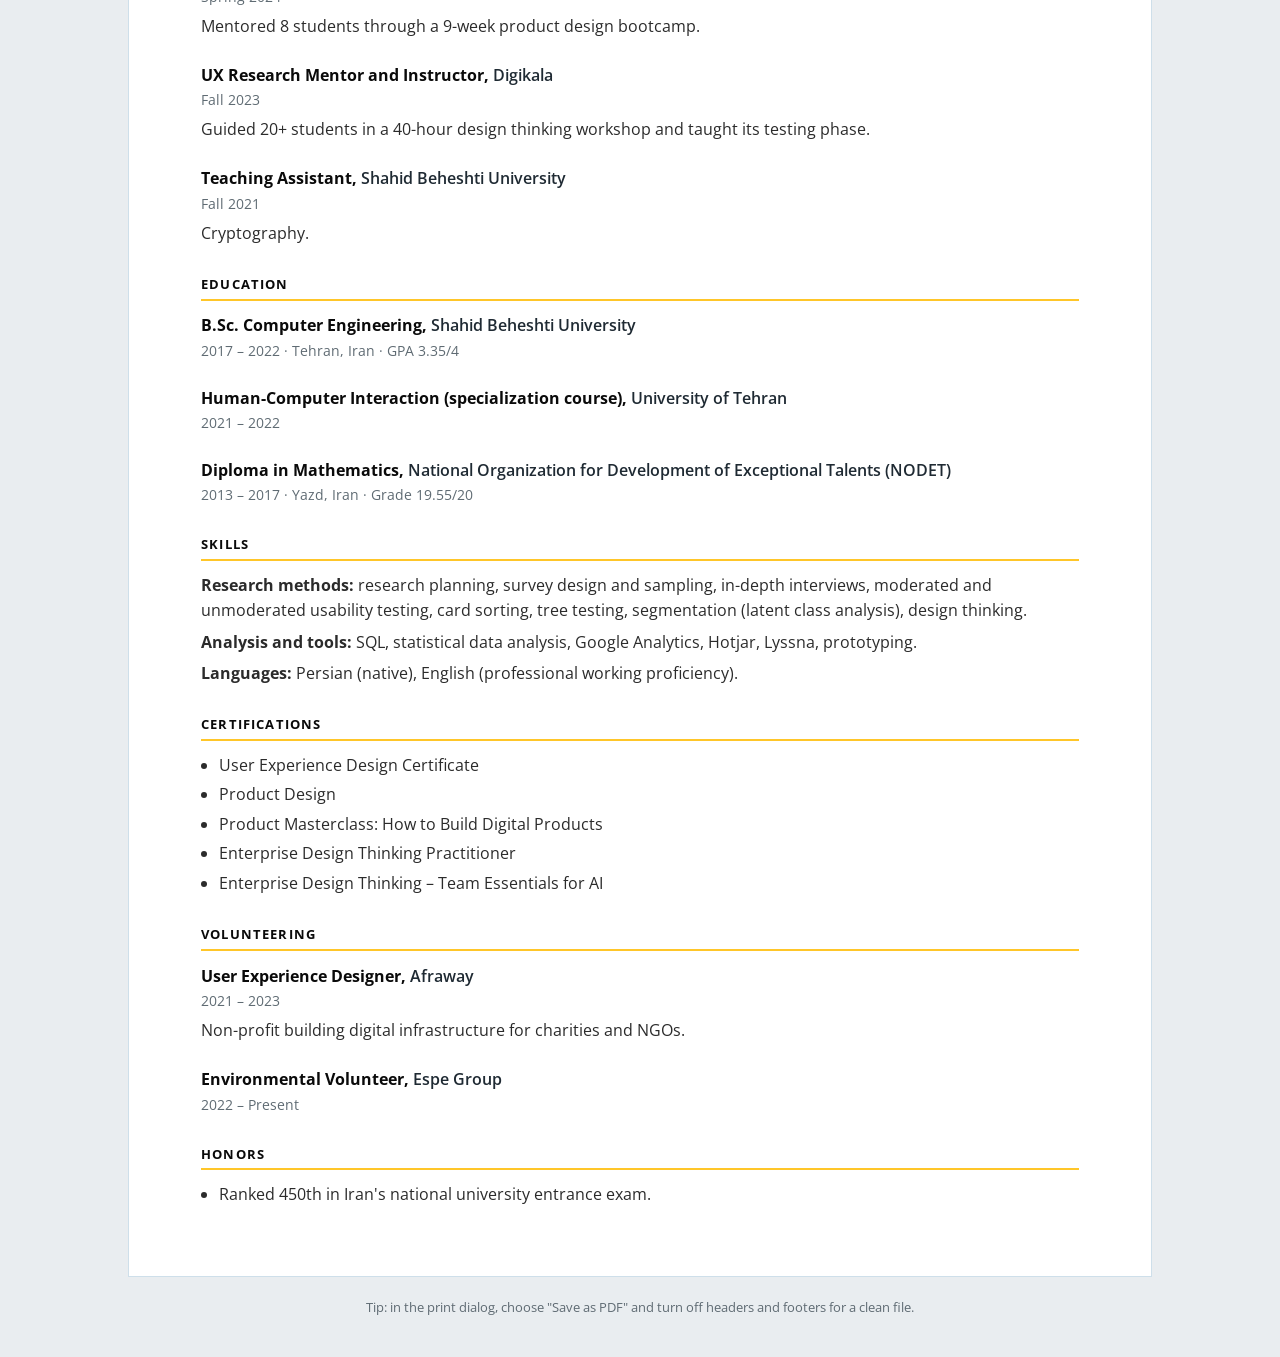
==== commit a1b33ef6: "Widen all pages on large screens Frame and nav go up to 1440px; wider hero, intro and card grid on t" ====
--- a/resume.html
+++ b/resume.html
@@ -29,7 +29,7 @@
 a:focus-visible,button:focus-visible{outline:2px solid var(--ink2);outline-offset:3px}
 
 .toolbar{position:sticky;top:0;z-index:5;background:#F8F8F8;border-bottom:1px solid #E7E7E7}
-.toolbar .bar{max-width:1200px;margin:0 auto;display:flex;align-items:center;justify-content:space-between;gap:12px;padding:8px 16px}
+.toolbar .bar{max-width:1440px;margin:0 auto;display:flex;align-items:center;justify-content:space-between;gap:12px;padding:8px 16px}
 .toolbar a.home{display:inline-flex;align-items:center;gap:8px;background:none;color:var(--muted);font-size:15px}
 .toolbar a.home img{width:24px;height:24px;border-radius:6px}
 .toolbar a.home:hover{color:var(--ink)}
@@ -37,7 +37,7 @@
 .btn:hover{background:var(--accent);border-color:var(--accent);color:var(--ink);transform:translateY(-1px);box-shadow:0 3px 0 #C99400}
 .btn svg{width:16px;height:16px;fill:currentColor}
 
-.sheet{max-width:52rem;margin:28px auto 48px;background:var(--main);border:1px solid var(--edge);padding:clamp(24px,6vw,64px) clamp(18px,6vw,72px)}
+.sheet{max-width:64rem;margin:28px auto 48px;background:var(--main);border:1px solid var(--edge);padding:clamp(24px,6vw,64px) clamp(18px,6vw,72px)}
 header.top h1{font:700 clamp(1.9rem,4.5vw,2.4rem)/1.2 var(--serif);color:var(--ink);margin:0}
 header.top .role{font-size:1.15rem;font-weight:600;color:var(--ink2);margin:.25em 0 .7em}
 .contact{margin:0;padding:0;list-style:none;display:flex;flex-wrap:wrap;gap:4px 18px;font-size:15px;color:var(--muted)}
@@ -54,7 +54,7 @@
 .skills p{margin:.35em 0}
 .plain{margin:0;padding-left:1.15em}
 .plain li{margin:.25em 0}
-.note{font-size:13px;color:var(--muted);text-align:center;margin:-28px auto 40px;max-width:52rem;padding:0 16px}
+.note{font-size:13px;color:var(--muted);text-align:center;margin:-28px auto 40px;max-width:64rem;padding:0 16px}
 
 @media print{
   @page{size:A4;margin:11mm 13mm}
